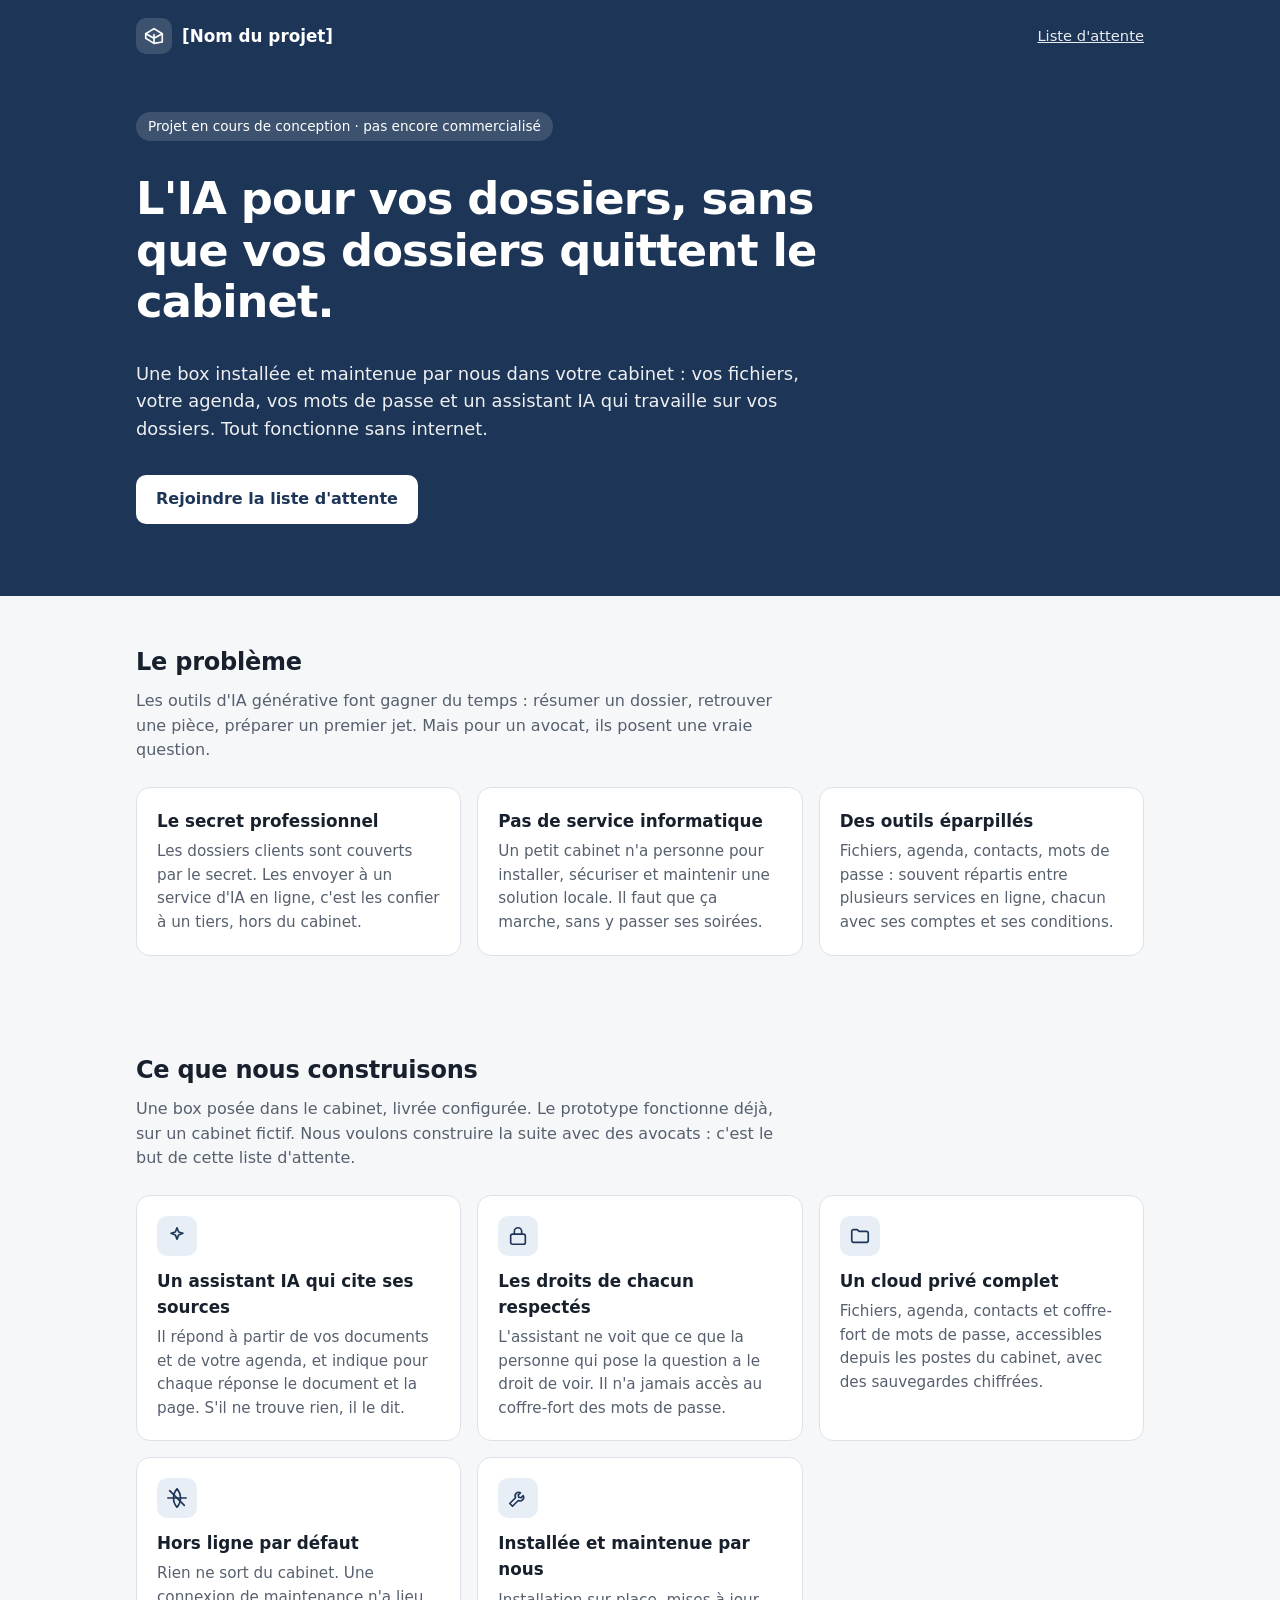
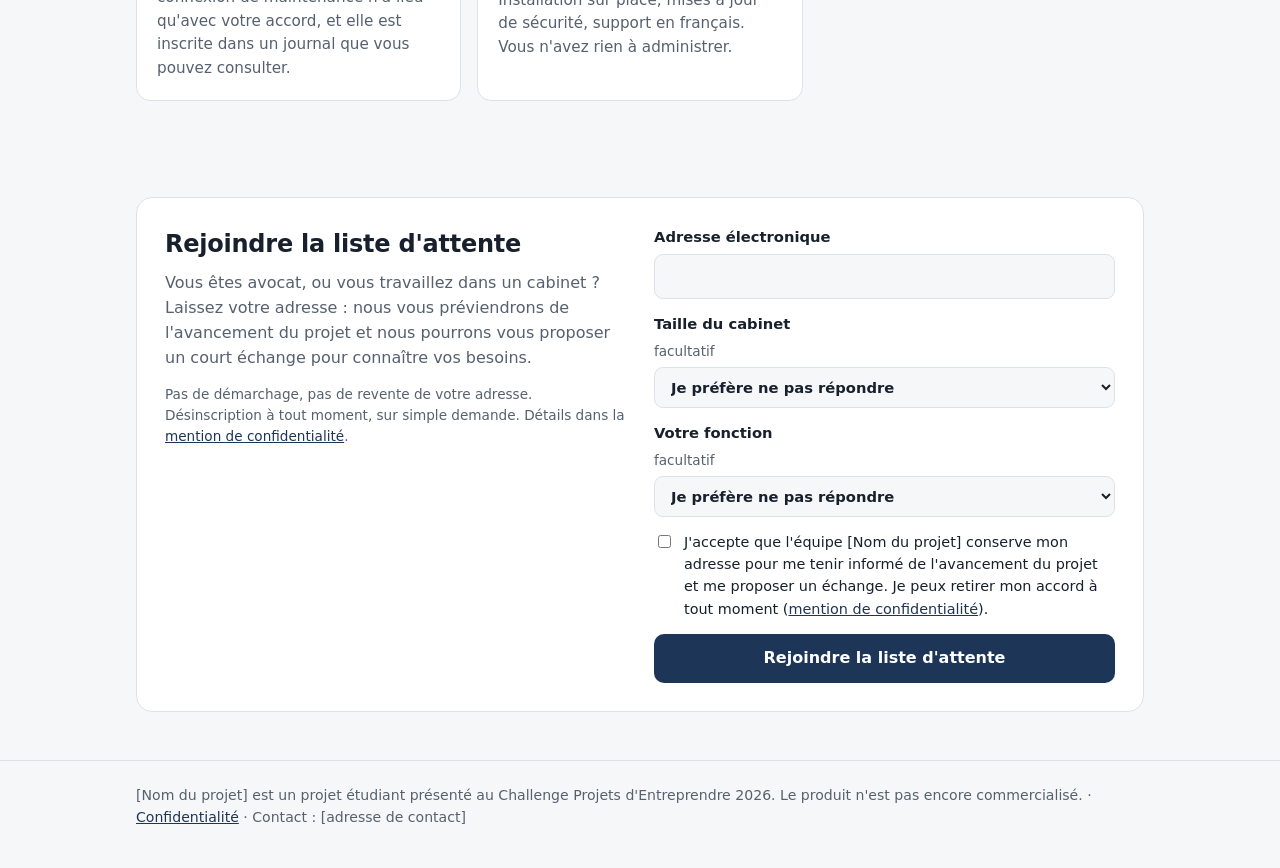
==== prototype/interface/landing/index.html @ e763a5fa "proto: tableau de bord de la box et landing page avec liste d'attente (DEV-3) Tableau de bord sur ht" ====
<!doctype html>
<html lang="fr">
<head>
<meta charset="utf-8">
<meta name="viewport" content="width=device-width, initial-scale=1">
<title>[Nom du projet] : l'IA pour les cabinets d'avocats, sans que vos dossiers quittent le cabinet</title>
<meta name="description" content="Une box installée et maintenue dans votre cabinet : cloud privé et assistant IA qui travaille sur vos dossiers sans internet. Projet étudiant, liste d'attente ouverte.">
<!-- Landing page et liste d'attente (DEV-3). Texte provisoire à valider par BIZ : voir ../README.md.
     Aucune ressource externe, aucun cookie, aucune mesure d'audience. Le formulaire fonctionne sans JavaScript. -->
<style>
:root{
  --fond:#f6f7f9;--carte:#ffffff;--texte:#17202c;--doux:#56606e;--bord:#dde2e9;
  --accent:#1d3557;--accent-doux:#e8eef6;--ok:#1e7a46;--ok-fond:#e5f4ec;--ko:#b23a48;--ko-fond:#fbe9ec;
}
@media (prefers-color-scheme:dark){:root{
  --fond:#0f141b;--carte:#18202a;--texte:#e7ebf0;--doux:#9aa5b4;--bord:#2a3441;
  --accent:#8fb3e8;--accent-doux:#1f2b3a;--ok:#5cc28a;--ok-fond:#163126;--ko:#ef8a96;--ko-fond:#3a1c22;
}}
*{box-sizing:border-box}
body{margin:0;font-family:system-ui,-apple-system,"Segoe UI",Roboto,sans-serif;background:var(--fond);color:var(--texte);line-height:1.55}
a{color:var(--accent)}
.cadre{max-width:1040px;margin:0 auto;padding:0 16px}
.haut{background:#1d3557;color:#fff}
@media (prefers-color-scheme:dark){.haut{background:#16243a}}
nav{display:flex;justify-content:space-between;align-items:center;padding:18px 0;gap:12px}
.marque{display:flex;align-items:center;gap:10px;font-weight:650;font-size:1.05rem}
.logo{width:36px;height:36px;border-radius:10px;background:rgba(255,255,255,.14);display:grid;place-items:center}
nav a.lien{color:#fff;opacity:.9;font-size:.92rem}
.accroche{padding:40px 0 72px;display:grid;gap:32px}
.accroche h1{font-size:clamp(1.8rem,4.5vw,2.8rem);line-height:1.15;margin:0;letter-spacing:-.02em;max-width:22ch}
.accroche p{font-size:1.12rem;max-width:60ch;margin:0;opacity:.92}
.bouton{display:inline-flex;align-items:center;justify-content:center;gap:8px;font:inherit;font-weight:650;padding:12px 20px;border-radius:10px;border:0;cursor:pointer;text-decoration:none;background:#fff;color:#1d3557}
.bouton.plein{background:var(--accent);color:var(--carte)}
@media (prefers-color-scheme:dark){.bouton.plein{color:#0f141b}}
.statut{justify-self:start;display:inline-block;font-size:.85rem;padding:4px 12px;border-radius:999px;background:rgba(255,255,255,.14)}
section{padding:48px 0}
h2{font-size:1.5rem;margin:0 0 8px;letter-spacing:-.01em}
.intro{color:var(--doux);margin:0 0 24px;max-width:65ch}
.grille{display:grid;gap:16px;grid-template-columns:repeat(auto-fill,minmax(min(100%,300px),1fr))}
.carte{background:var(--carte);border:1px solid var(--bord);border-radius:14px;padding:20px}
.carte h3{margin:0 0 6px;font-size:1.05rem}
.carte p{margin:0;color:var(--doux);font-size:.95rem}
.icone{width:40px;height:40px;border-radius:10px;background:var(--accent-doux);color:var(--accent);display:grid;place-items:center;margin-bottom:12px}
.liste{background:var(--carte);border:1px solid var(--bord);border-radius:16px;padding:28px;display:grid;gap:28px;grid-template-columns:repeat(auto-fit,minmax(min(100%,320px),1fr))}
form{display:grid;gap:14px}
label{display:grid;gap:5px;font-size:.92rem;font-weight:600}
label .aide{font-weight:400;color:var(--doux);font-size:.85rem}
input,select{font:inherit;padding:10px 12px;border-radius:9px;border:1px solid var(--bord);background:var(--fond);color:var(--texte);width:100%}
input:focus,select:focus{outline:2px solid var(--accent);outline-offset:1px}
.consentement{display:flex;gap:10px;align-items:flex-start;font-weight:400;font-size:.9rem}
.consentement input{width:auto;margin-top:4px;flex:none}
.piege{position:absolute;left:-10000px;width:1px;height:1px;overflow:hidden}
.message{padding:12px 14px;border-radius:10px;font-size:.95rem}
.message.ok{background:var(--ok-fond);color:var(--ok)}
.message.ko{background:var(--ko-fond);color:var(--ko)}
.petit{font-size:.85rem;color:var(--doux)}
footer{border-top:1px solid var(--bord);padding:24px 0 40px;color:var(--doux);font-size:.88rem}
[hidden]{display:none!important}
</style>
</head>
<body>
<header class="haut"><div class="cadre">
  <nav>
    <div class="marque"><div class="logo" aria-hidden="true"><svg width="22" height="22" viewBox="0 0 24 24" fill="none" stroke="#fff" stroke-width="1.8" stroke-linecap="round" stroke-linejoin="round"><path d="M3 9.5 12 4l9 5.5v9L12 20l-9-5.5z"/><path d="M12 20v-9.5M3 9.5l9 5 9-5"/></svg></div>[Nom du projet]</div>
    <a class="lien" href="#liste">Liste d'attente</a>
  </nav>
  <div class="accroche">
    <span class="statut">Projet en cours de conception · pas encore commercialisé</span>
    <h1>L'IA pour vos dossiers, sans que vos dossiers quittent le cabinet.</h1>
    <p>Une box installée et maintenue par nous dans votre cabinet : vos fichiers, votre agenda, vos mots de passe et un assistant IA qui travaille sur vos dossiers. Tout fonctionne sans internet.</p>
    <div><a class="bouton" href="#liste">Rejoindre la liste d'attente</a></div>
  </div>
</div></header>

<main class="cadre">
  <section>
    <h2>Le problème</h2>
    <p class="intro">Les outils d'IA générative font gagner du temps : résumer un dossier, retrouver une pièce, préparer un premier jet. Mais pour un avocat, ils posent une vraie question.</p>
    <div class="grille">
      <div class="carte"><h3>Le secret professionnel</h3><p>Les dossiers clients sont couverts par le secret. Les envoyer à un service d'IA en ligne, c'est les confier à un tiers, hors du cabinet.</p></div>
      <div class="carte"><h3>Pas de service informatique</h3><p>Un petit cabinet n'a personne pour installer, sécuriser et maintenir une solution locale. Il faut que ça marche, sans y passer ses soirées.</p></div>
      <div class="carte"><h3>Des outils éparpillés</h3><p>Fichiers, agenda, contacts, mots de passe : souvent répartis entre plusieurs services en ligne, chacun avec ses comptes et ses conditions.</p></div>
    </div>
  </section>

  <section>
    <h2>Ce que nous construisons</h2>
    <p class="intro">Une box posée dans le cabinet, livrée configurée. Le prototype fonctionne déjà, sur un cabinet fictif. Nous voulons construire la suite avec des avocats : c'est le but de cette liste d'attente.</p>
    <div class="grille">
      <div class="carte"><div class="icone" aria-hidden="true"><svg width="22" height="22" viewBox="0 0 24 24" fill="none" stroke="currentColor" stroke-width="1.8" stroke-linecap="round" stroke-linejoin="round"><path d="M12 3l1.8 4.7L18.5 9l-4.7 1.8L12 15.5l-1.8-4.7L5.5 9l4.7-1.3z"/></svg></div>
        <h3>Un assistant IA qui cite ses sources</h3><p>Il répond à partir de vos documents et de votre agenda, et indique pour chaque réponse le document et la page. S'il ne trouve rien, il le dit.</p></div>
      <div class="carte"><div class="icone" aria-hidden="true"><svg width="22" height="22" viewBox="0 0 24 24" fill="none" stroke="currentColor" stroke-width="1.8" stroke-linecap="round" stroke-linejoin="round"><rect x="4" y="10" width="16" height="11" rx="2"/><path d="M8 10V7a4 4 0 0 1 8 0v3"/></svg></div>
        <h3>Les droits de chacun respectés</h3><p>L'assistant ne voit que ce que la personne qui pose la question a le droit de voir. Il n'a jamais accès au coffre-fort des mots de passe.</p></div>
      <div class="carte"><div class="icone" aria-hidden="true"><svg width="22" height="22" viewBox="0 0 24 24" fill="none" stroke="currentColor" stroke-width="1.8" stroke-linecap="round" stroke-linejoin="round"><path d="M3 7a2 2 0 0 1 2-2h4l2 2h8a2 2 0 0 1 2 2v8a2 2 0 0 1-2 2H5a2 2 0 0 1-2-2z"/></svg></div>
        <h3>Un cloud privé complet</h3><p>Fichiers, agenda, contacts et coffre-fort de mots de passe, accessibles depuis les postes du cabinet, avec des sauvegardes chiffrées.</p></div>
      <div class="carte"><div class="icone" aria-hidden="true"><svg width="22" height="22" viewBox="0 0 24 24" fill="none" stroke="currentColor" stroke-width="1.8" stroke-linecap="round" stroke-linejoin="round"><path d="M2 12h20M12 2a15 15 0 0 1 0 20M12 2a15 15 0 0 0 0 20"/><path d="M4 4l16 16"/></svg></div>
        <h3>Hors ligne par défaut</h3><p>Rien ne sort du cabinet. Une connexion de maintenance n'a lieu qu'avec votre accord, et elle est inscrite dans un journal que vous pouvez consulter.</p></div>
      <div class="carte"><div class="icone" aria-hidden="true"><svg width="22" height="22" viewBox="0 0 24 24" fill="none" stroke="currentColor" stroke-width="1.8" stroke-linecap="round" stroke-linejoin="round"><path d="M14.7 6.3a4 4 0 0 0-5.4 5.4L3 18l3 3 6.3-6.3a4 4 0 0 0 5.4-5.4l-2.5 2.5-2.4-.6-.6-2.4z"/></svg></div>
        <h3>Installée et maintenue par nous</h3><p>Installation sur place, mises à jour de sécurité, support en français. Vous n'avez rien à administrer.</p></div>
    </div>
  </section>

  <section id="liste">
    <div class="liste">
      <div>
        <h2>Rejoindre la liste d'attente</h2>
        <p class="intro" style="margin-bottom:12px">Vous êtes avocat, ou vous travaillez dans un cabinet ? Laissez votre adresse : nous vous préviendrons de l'avancement du projet et nous pourrons vous proposer un court échange pour connaître vos besoins.</p>
        <p class="petit">Pas de démarchage, pas de revente de votre adresse. Désinscription à tout moment, sur simple demande. Détails dans la <a href="confidentialite.html">mention de confidentialité</a>.</p>
      </div>
      <div>
        <div class="message ok" id="merci" hidden role="status">Merci, votre inscription est bien enregistrée. Nous vous écrirons seulement pour vous tenir au courant du projet.</div>
        <div class="message ko" id="erreur" hidden role="alert"></div>
        <form method="post" action="inscription" id="formulaire">
          <label>Adresse électronique<input type="email" name="courriel" required maxlength="200" autocomplete="email"></label>
          <label>Taille du cabinet <span class="aide">facultatif</span>
            <select name="taille">
              <option value="">Je préfère ne pas répondre</option>
              <option>1 avocat</option><option>2 à 4 avocats</option><option>5 à 10 avocats</option><option>Plus de 10 avocats</option>
            </select></label>
          <label>Votre fonction <span class="aide">facultatif</span>
            <select name="fonction">
              <option value="">Je préfère ne pas répondre</option>
              <option>Avocat associé ou fondateur</option><option>Avocat collaborateur</option><option>Assistant ou secrétaire juridique</option><option>Autre</option>
            </select></label>
          <div class="piege" aria-hidden="true"><label>Ne pas remplir<input name="site" tabindex="-1" autocomplete="off"></label></div>
          <label class="consentement"><input type="checkbox" name="consentement" value="oui" required>
            <span>J'accepte que l'équipe [Nom du projet] conserve mon adresse pour me tenir informé de l'avancement du projet et me proposer un échange. Je peux retirer mon accord à tout moment (<a href="confidentialite.html">mention de confidentialité</a>).</span></label>
          <button class="bouton plein" type="submit">Rejoindre la liste d'attente</button>
        </form>
      </div>
    </div>
  </section>
</main>

<footer><div class="cadre">
  [Nom du projet] est un projet étudiant présenté au Challenge Projets d'Entreprendre 2026. Le produit n'est pas encore commercialisé.
  · <a href="confidentialite.html">Confidentialité</a> · Contact : [adresse de contact]
</div></footer>

<script>
// Message après l'envoi du formulaire (le serveur redirige vers ?inscription=ok ou ?erreur=...).
const parametres = new URLSearchParams(location.search);
const erreurs = {
  courriel: "Cette adresse électronique ne semble pas valide.",
  consentement: "Merci de cocher la case d'accord pour être inscrit.",
  trop: "Trop d'essais depuis ce poste. Réessayez dans une heure.",
  serveur: "L'inscription n'a pas pu être enregistrée. Réessayez plus tard.",
};
if (parametres.get("inscription") === "ok") {
  document.getElementById("merci").hidden = false;
  document.getElementById("formulaire").hidden = true;
} else if (erreurs[parametres.get("erreur")]) {
  const zone = document.getElementById("erreur");
  zone.textContent = erreurs[parametres.get("erreur")];
  zone.hidden = false;
}
if (parametres.has("inscription") || parametres.has("erreur")) document.getElementById("liste").scrollIntoView();
</script>
</body>
</html>
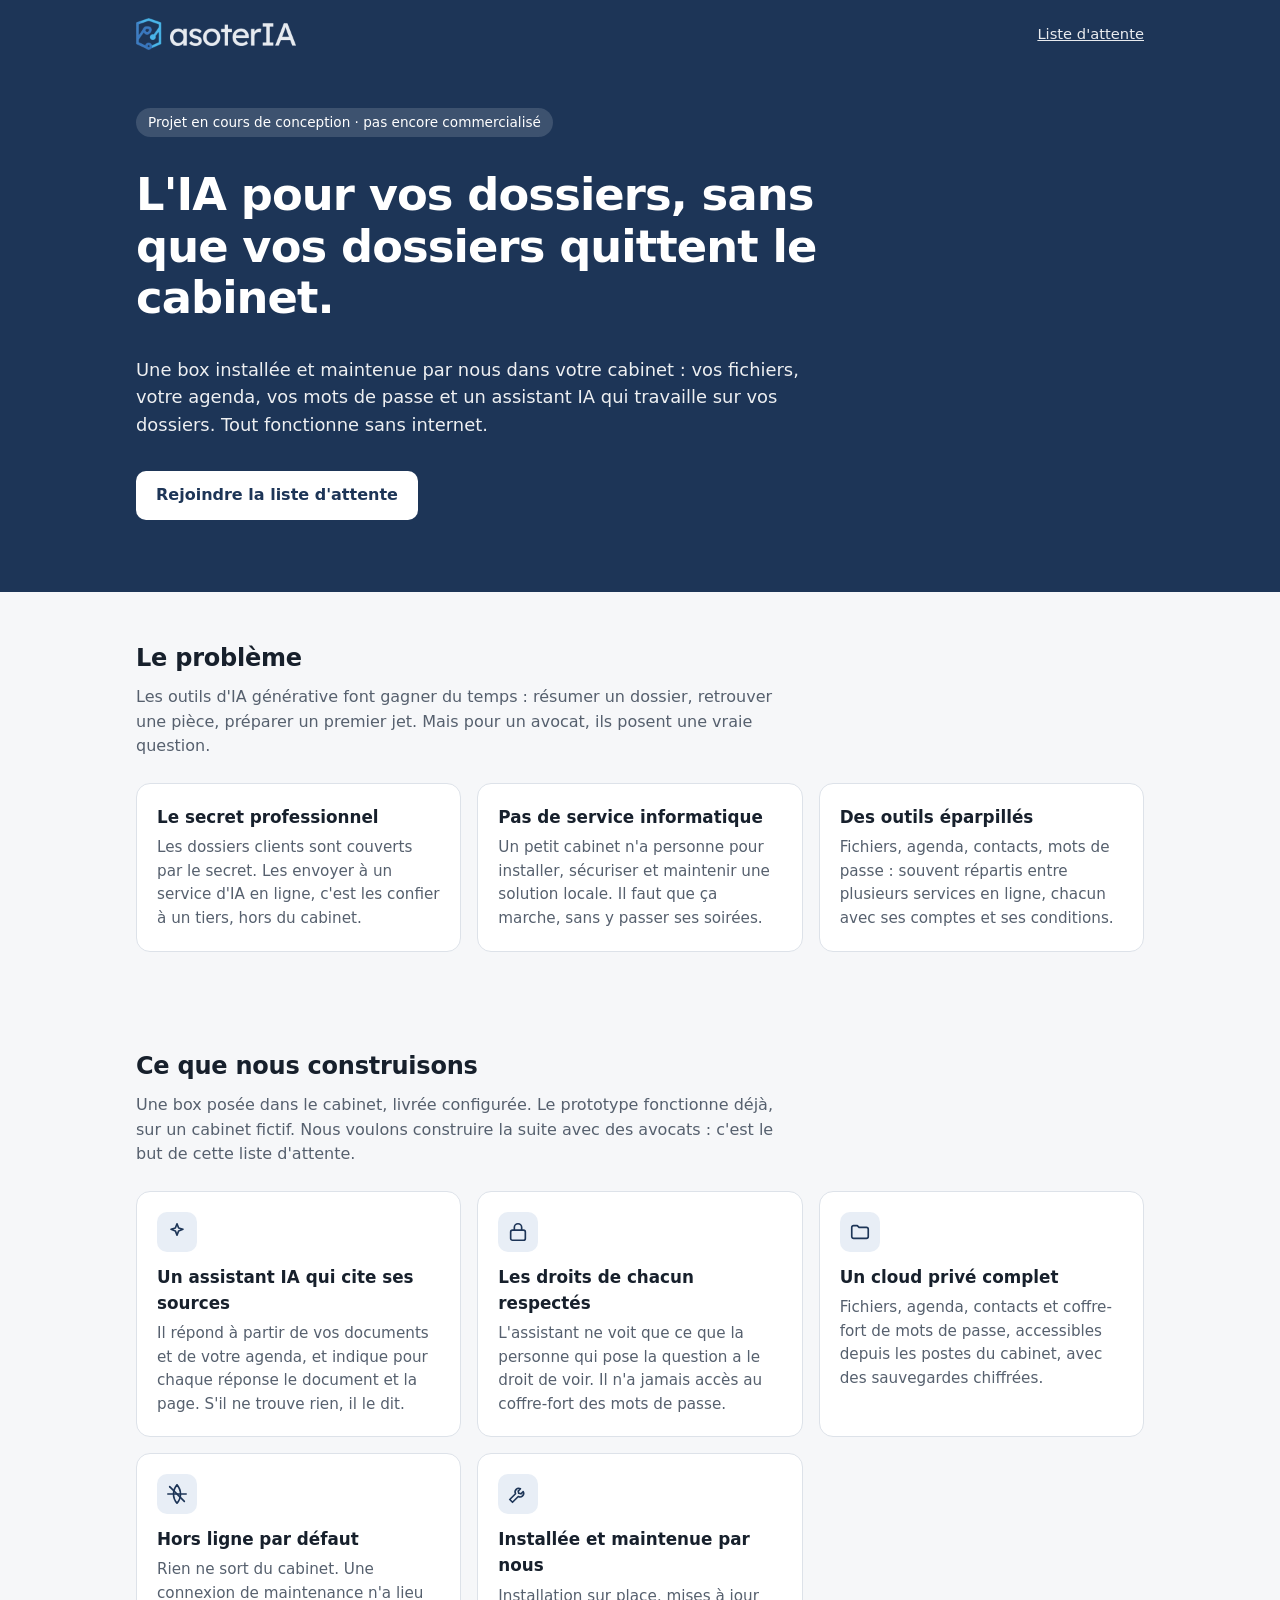
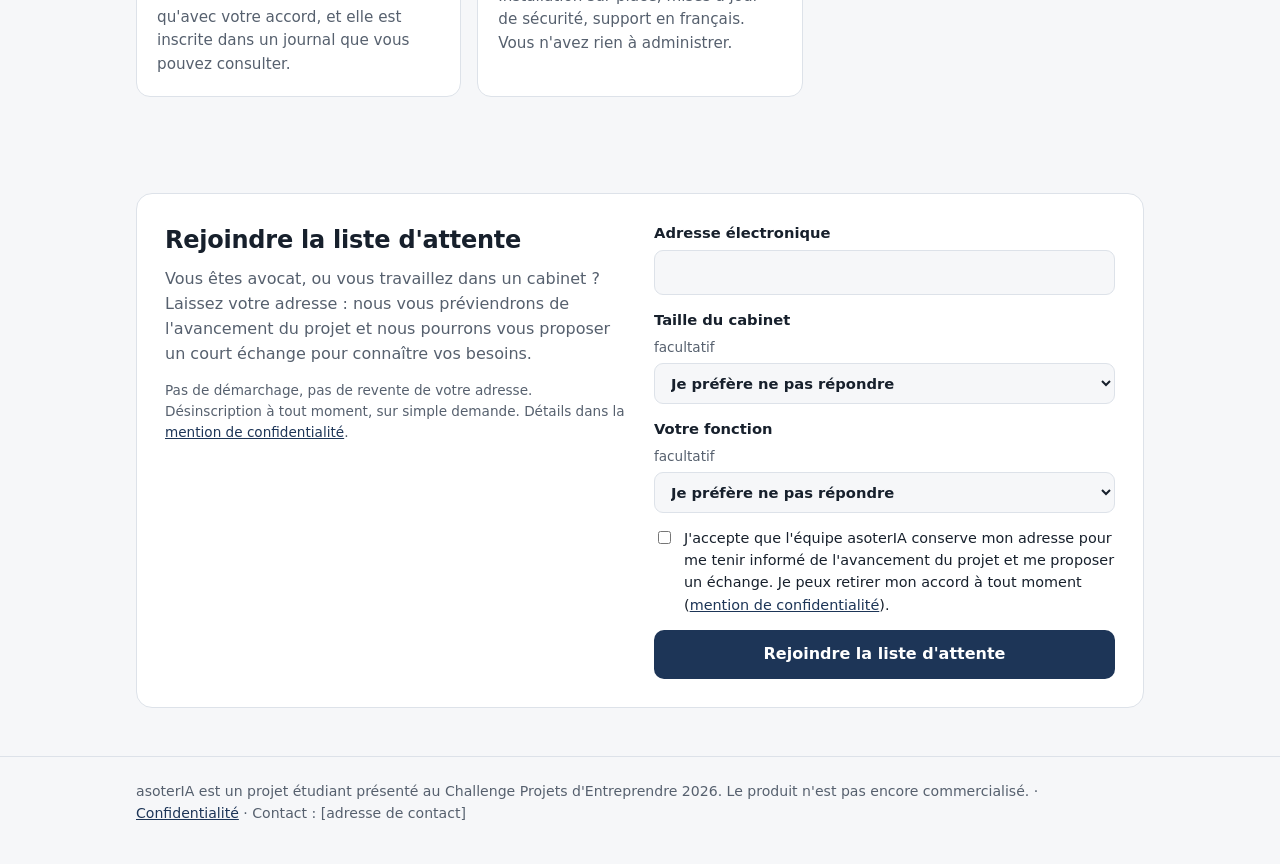
==== commit 72e7bc73: "proto: fusion de main dans dev4-securite Conflits résolus : le portail provisoire est remplacé par l" ====
--- a/prototype/interface/landing/index.html
+++ b/prototype/interface/landing/index.html
@@ -3,7 +3,8 @@
 <head>
 <meta charset="utf-8">
 <meta name="viewport" content="width=device-width, initial-scale=1">
-<title>[Nom du projet] : l'IA pour les cabinets d'avocats, sans que vos dossiers quittent le cabinet</title>
+<title>asoterIA : l'IA pour les cabinets d'avocats, sans que vos dossiers quittent le cabinet</title>
+<link rel="icon" type="image/png" href="[data-uri]">
 <meta name="description" content="Une box installée et maintenue dans votre cabinet : cloud privé et assistant IA qui travaille sur vos dossiers sans internet. Projet étudiant, liste d'attente ouverte.">
 <!-- Landing page et liste d'attente (DEV-3). Texte provisoire à valider par BIZ : voir ../README.md.
      Aucune ressource externe, aucun cookie, aucune mesure d'audience. Le formulaire fonctionne sans JavaScript. -->
@@ -24,7 +25,7 @@
 @media (prefers-color-scheme:dark){.haut{background:#16243a}}
 nav{display:flex;justify-content:space-between;align-items:center;padding:18px 0;gap:12px}
 .marque{display:flex;align-items:center;gap:10px;font-weight:650;font-size:1.05rem}
-.logo{width:36px;height:36px;border-radius:10px;background:rgba(255,255,255,.14);display:grid;place-items:center}
+.logo{display:block;height:32px;width:auto}
 nav a.lien{color:#fff;opacity:.9;font-size:.92rem}
 .accroche{padding:40px 0 72px;display:grid;gap:32px}
 .accroche h1{font-size:clamp(1.8rem,4.5vw,2.8rem);line-height:1.15;margin:0;letter-spacing:-.02em;max-width:22ch}
@@ -61,7 +62,7 @@
 <body>
 <header class="haut"><div class="cadre">
   <nav>
-    <div class="marque"><div class="logo" aria-hidden="true"><svg width="22" height="22" viewBox="0 0 24 24" fill="none" stroke="#fff" stroke-width="1.8" stroke-linecap="round" stroke-linejoin="round"><path d="M3 9.5 12 4l9 5.5v9L12 20l-9-5.5z"/><path d="M12 20v-9.5M3 9.5l9 5 9-5"/></svg></div>[Nom du projet]</div>
+    <div class="marque"><img class="logo" src="[data-uri]" alt="asoterIA" width="160" height="32"></div>
     <a class="lien" href="#liste">Liste d'attente</a>
   </nav>
   <div class="accroche">
@@ -124,7 +125,7 @@
             </select></label>
           <div class="piege" aria-hidden="true"><label>Ne pas remplir<input name="site" tabindex="-1" autocomplete="off"></label></div>
           <label class="consentement"><input type="checkbox" name="consentement" value="oui" required>
-            <span>J'accepte que l'équipe [Nom du projet] conserve mon adresse pour me tenir informé de l'avancement du projet et me proposer un échange. Je peux retirer mon accord à tout moment (<a href="confidentialite.html">mention de confidentialité</a>).</span></label>
+            <span>J'accepte que l'équipe asoterIA conserve mon adresse pour me tenir informé de l'avancement du projet et me proposer un échange. Je peux retirer mon accord à tout moment (<a href="confidentialite.html">mention de confidentialité</a>).</span></label>
           <button class="bouton plein" type="submit">Rejoindre la liste d'attente</button>
         </form>
       </div>
@@ -133,7 +134,7 @@
 </main>
 
 <footer><div class="cadre">
-  [Nom du projet] est un projet étudiant présenté au Challenge Projets d'Entreprendre 2026. Le produit n'est pas encore commercialisé.
+  asoterIA est un projet étudiant présenté au Challenge Projets d'Entreprendre 2026. Le produit n'est pas encore commercialisé.
   · <a href="confidentialite.html">Confidentialité</a> · Contact : [adresse de contact]
 </div></footer>
 
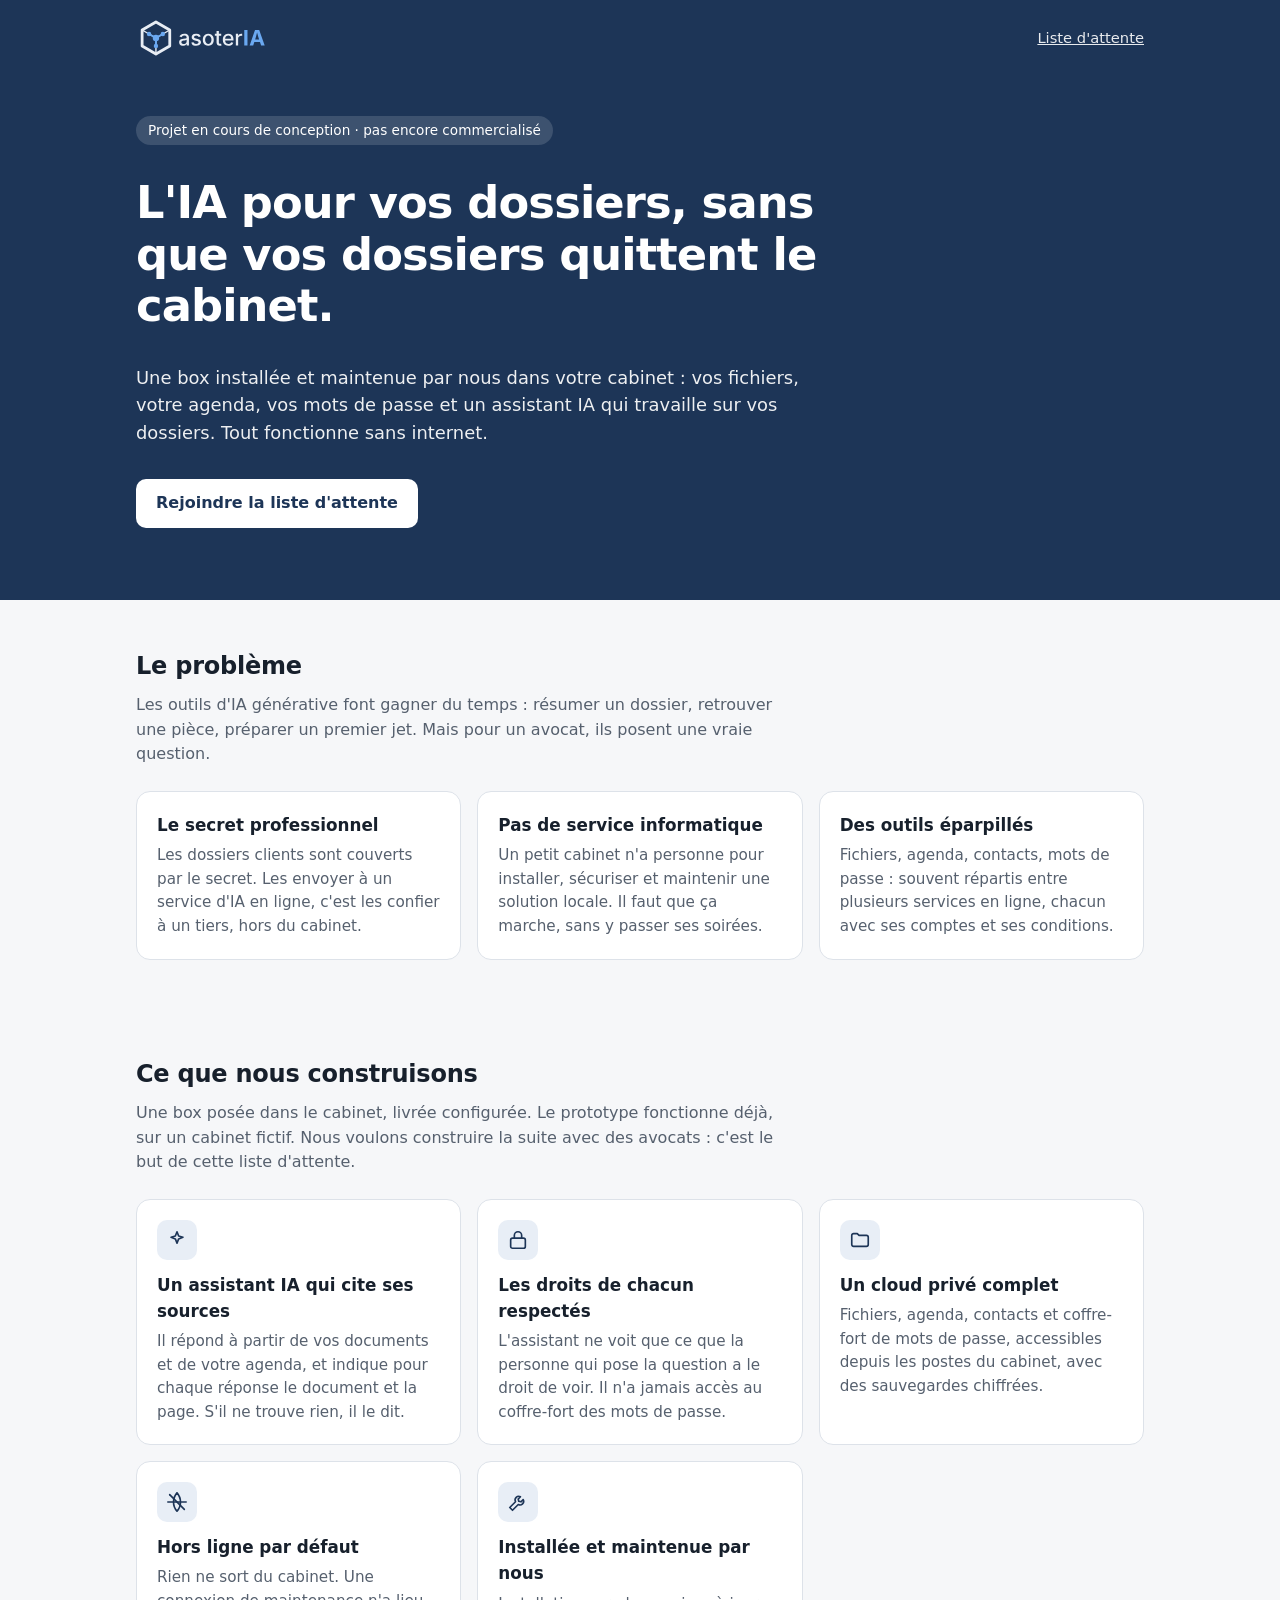
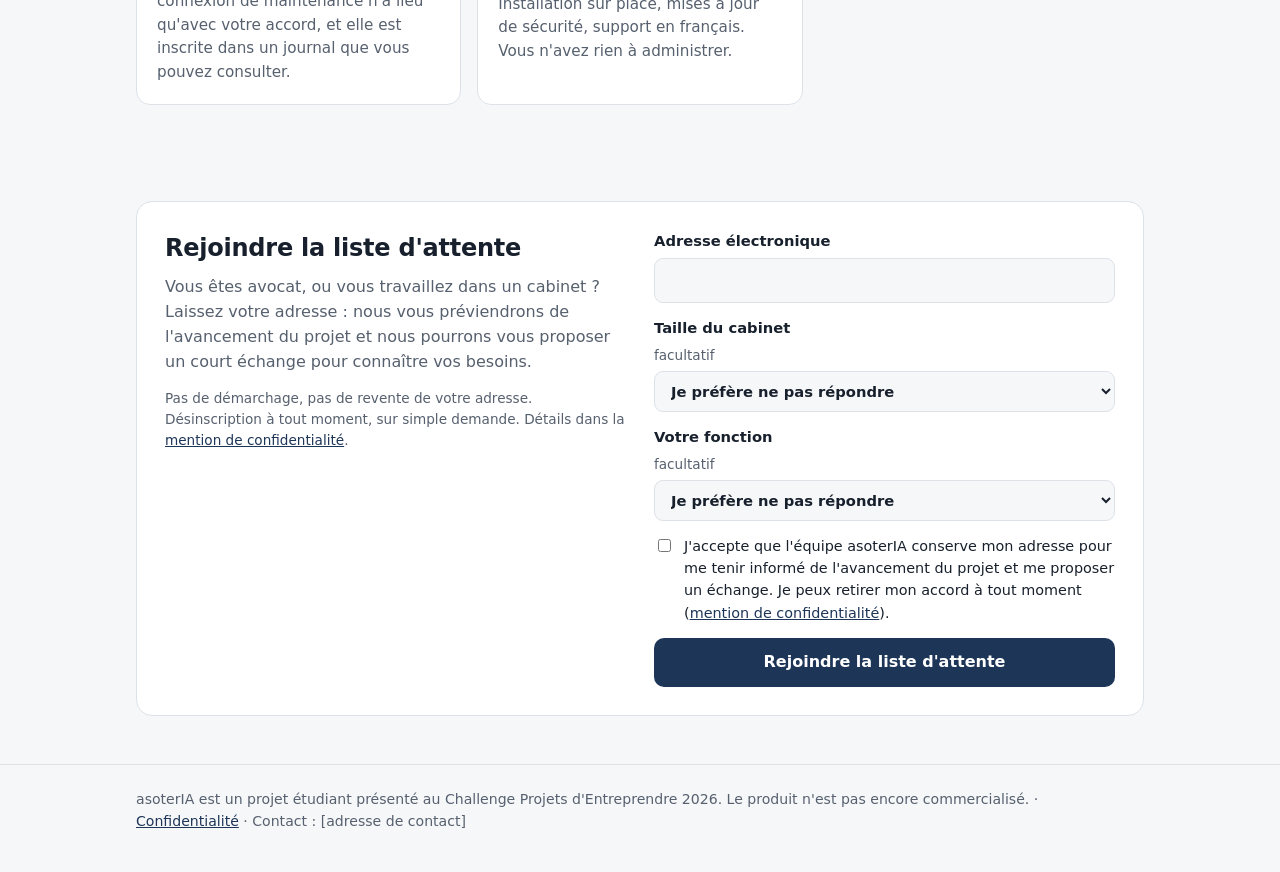
==== commit e348acd4: "livrables: nouveau logo asoterIA dessiné en SVG (une box avec l'IA à l'intérieur) Un cube vu de troi" ====
--- a/prototype/interface/landing/index.html
+++ b/prototype/interface/landing/index.html
@@ -4,7 +4,7 @@
 <meta charset="utf-8">
 <meta name="viewport" content="width=device-width, initial-scale=1">
 <title>asoterIA : l'IA pour les cabinets d'avocats, sans que vos dossiers quittent le cabinet</title>
-<link rel="icon" type="image/png" href="[data-uri]">
+<link rel="icon" type="image/svg+xml" href="[data-uri]">
 <meta name="description" content="Une box installée et maintenue dans votre cabinet : cloud privé et assistant IA qui travaille sur vos dossiers sans internet. Projet étudiant, liste d'attente ouverte.">
 <!-- Landing page et liste d'attente (DEV-3). Texte provisoire à valider par BIZ : voir ../README.md.
      Aucune ressource externe, aucun cookie, aucune mesure d'audience. Le formulaire fonctionne sans JavaScript. -->
@@ -25,7 +25,7 @@
 @media (prefers-color-scheme:dark){.haut{background:#16243a}}
 nav{display:flex;justify-content:space-between;align-items:center;padding:18px 0;gap:12px}
 .marque{display:flex;align-items:center;gap:10px;font-weight:650;font-size:1.05rem}
-.logo{display:block;height:32px;width:auto}
+.logo{display:block;height:40px;width:auto}
 nav a.lien{color:#fff;opacity:.9;font-size:.92rem}
 .accroche{padding:40px 0 72px;display:grid;gap:32px}
 .accroche h1{font-size:clamp(1.8rem,4.5vw,2.8rem);line-height:1.15;margin:0;letter-spacing:-.02em;max-width:22ch}
@@ -62,7 +62,7 @@
 <body>
 <header class="haut"><div class="cadre">
   <nav>
-    <div class="marque"><img class="logo" src="[data-uri]" alt="asoterIA" width="160" height="32"></div>
+    <div class="marque"><img class="logo" src="[data-uri]" alt="asoterIA" width="132" height="40"></div>
     <a class="lien" href="#liste">Liste d'attente</a>
   </nav>
   <div class="accroche">
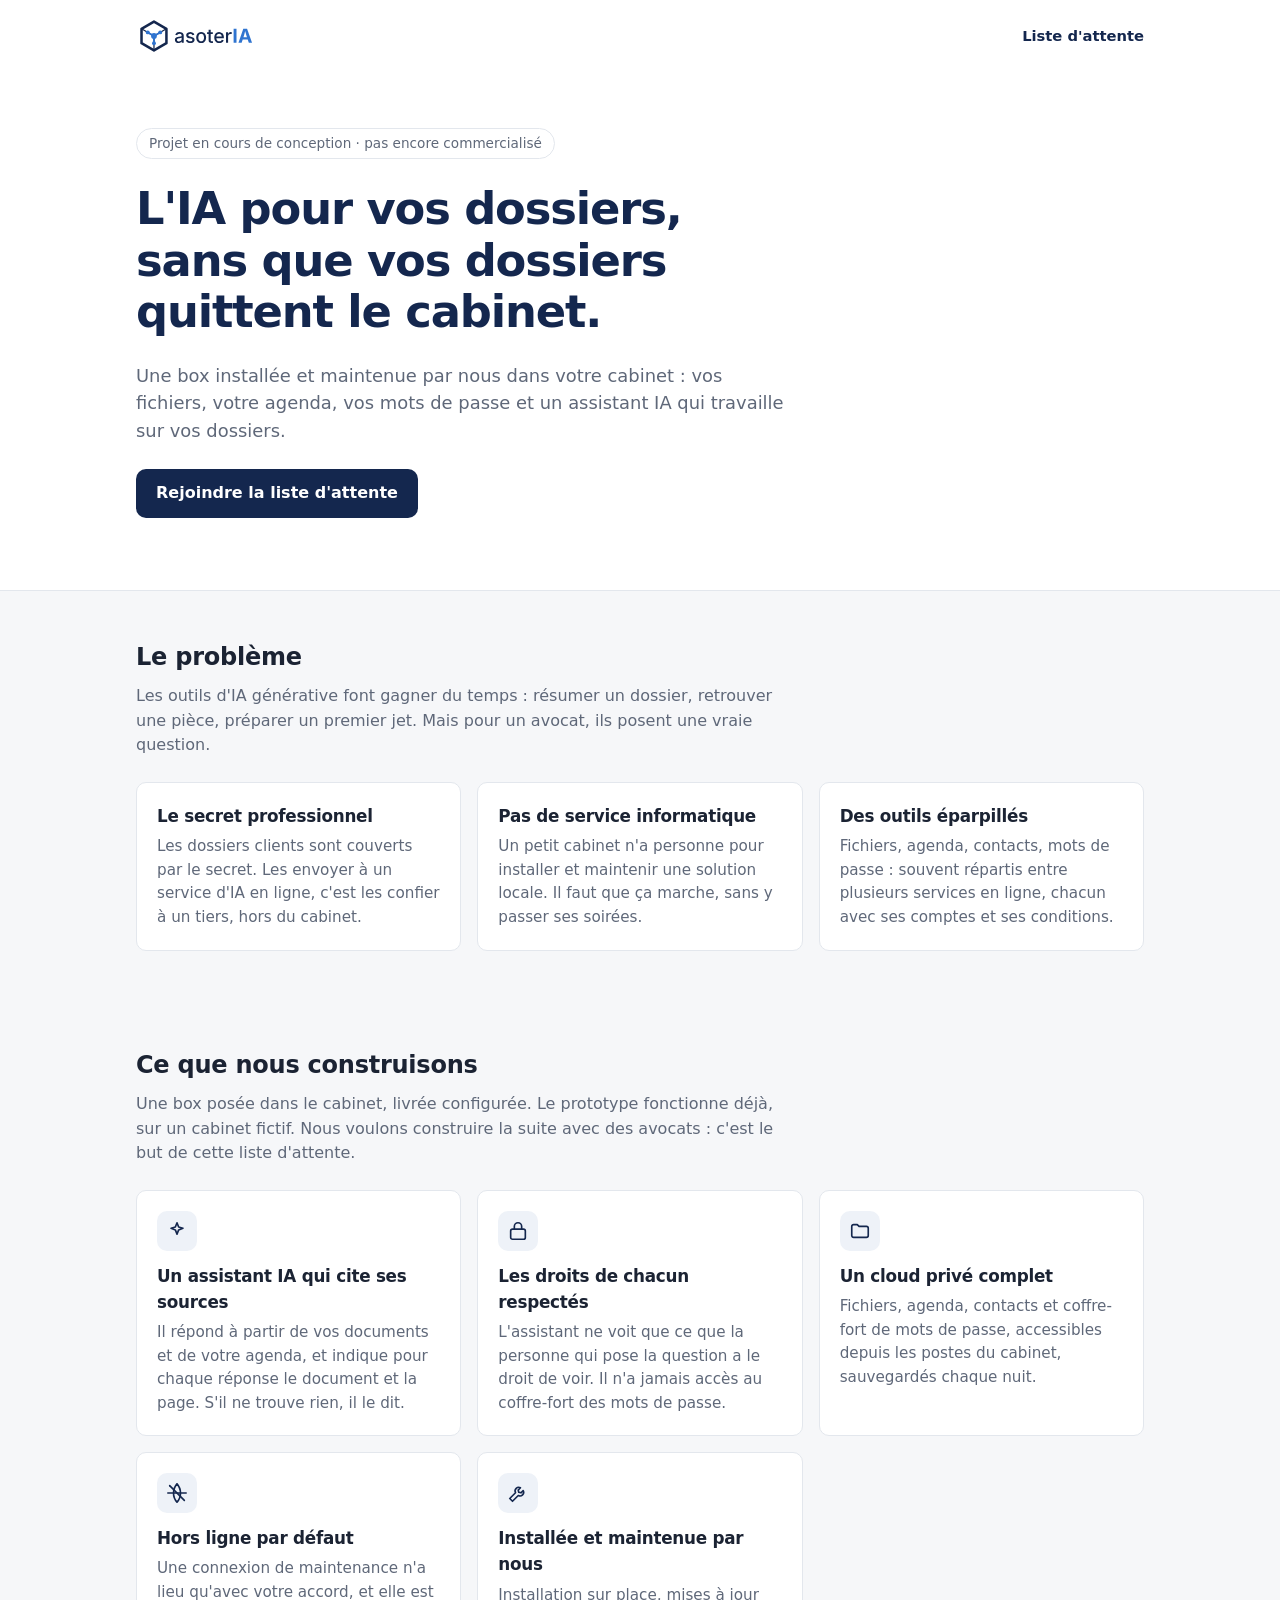
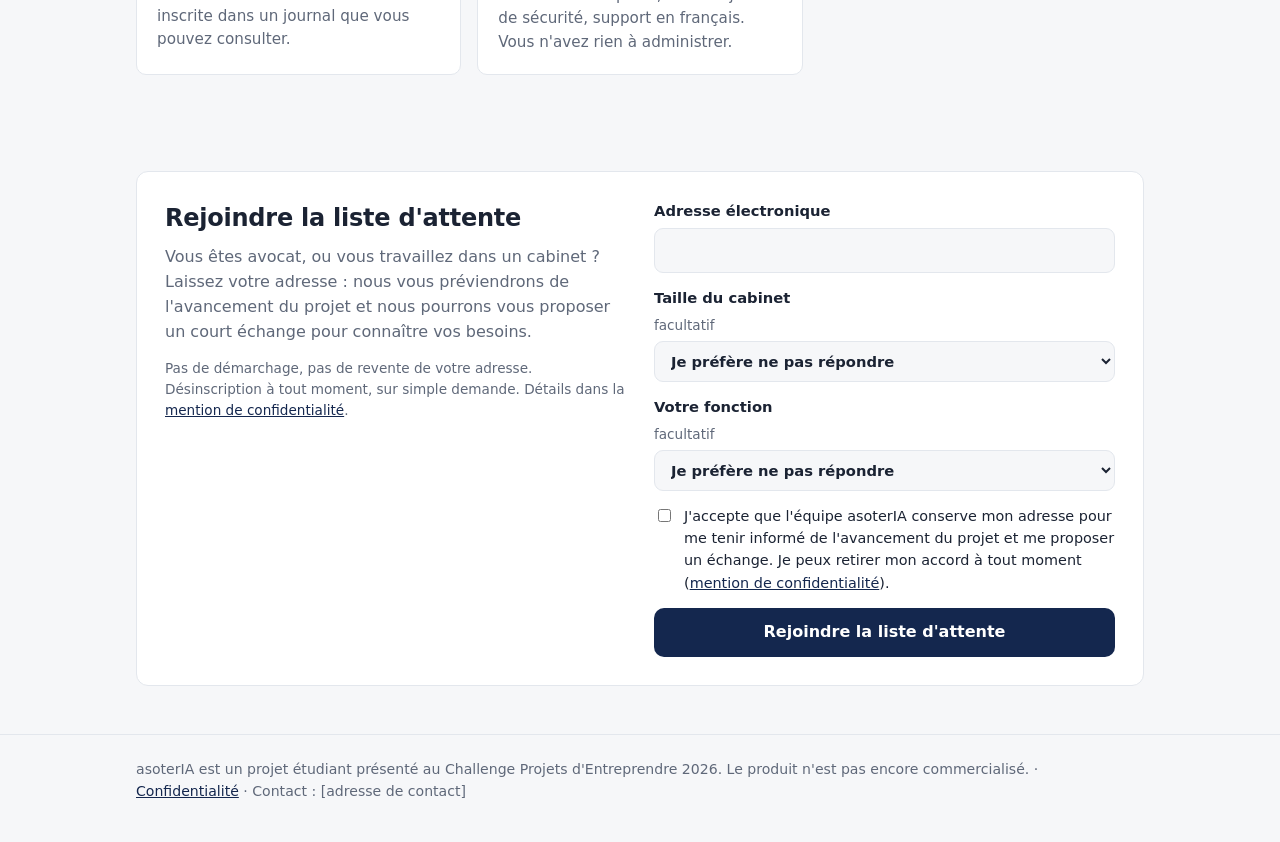
==== commit 95b23134: "docs: direction artistique asoterIA appliquée à toutes les pages Couleurs tirées du logo (marine et " ====
--- a/prototype/interface/landing/index.html
+++ b/prototype/interface/landing/index.html
@@ -9,45 +9,38 @@
 <!-- Landing page et liste d'attente (DEV-3). Texte provisoire à valider par BIZ : voir ../README.md.
      Aucune ressource externe, aucun cookie, aucune mesure d'audience. Le formulaire fonctionne sans JavaScript. -->
 <style>
-:root{
-  --fond:#f6f7f9;--carte:#ffffff;--texte:#17202c;--doux:#56606e;--bord:#dde2e9;
-  --accent:#1d3557;--accent-doux:#e8eef6;--ok:#1e7a46;--ok-fond:#e5f4ec;--ko:#b23a48;--ko-fond:#fbe9ec;
-}
-@media (prefers-color-scheme:dark){:root{
-  --fond:#0f141b;--carte:#18202a;--texte:#e7ebf0;--doux:#9aa5b4;--bord:#2a3441;
-  --accent:#8fb3e8;--accent-doux:#1f2b3a;--ok:#5cc28a;--ok-fond:#163126;--ko:#ef8a96;--ko-fond:#3a1c22;
-}}
+:root{--fond:#f6f7f9;--carte:#ffffff;--texte:#1b2333;--doux:#5f6879;--bord:#e3e7ed;--accent:#14274e;--accent-doux:#eef2f8;--bleu:#2f74d0;--sur-accent:#ffffff;--ok:#2e7d57;--ok-fond:#e8f3ed;--ko:#b0414e;--ko-fond:#f8e9eb;--attente:#9a6b12;--attente-fond:#f7efdc;--att:var(--attente);--att-fond:var(--attente-fond);--attention:var(--attente);--bulle:var(--accent-doux);--cite:#edf3fc;--ombre:none;--police:Inter,"Adwaita Sans",system-ui,-apple-system,"Segoe UI",Roboto,sans-serif}
+@media (prefers-color-scheme:dark){:root{--fond:#0c1220;--carte:#131b2b;--texte:#e8edf4;--doux:#9aa5b8;--bord:#243048;--accent:#c9d8f0;--accent-doux:#1a2438;--bleu:#6aa8f0;--sur-accent:#0c1220;--ok:#6cc59a;--ok-fond:#14291f;--ko:#ee909b;--ko-fond:#33191e;--attente:#e0b552;--attente-fond:#2e2716;--cite:#172540;color-scheme:dark}}
+h1,h2,h3{letter-spacing:-.015em;font-weight:600}
 *{box-sizing:border-box}
-body{margin:0;font-family:system-ui,-apple-system,"Segoe UI",Roboto,sans-serif;background:var(--fond);color:var(--texte);line-height:1.55}
+body{margin:0;font-family:var(--police);background:var(--fond);color:var(--texte);line-height:1.55}
 a{color:var(--accent)}
 .cadre{max-width:1040px;margin:0 auto;padding:0 16px}
-.haut{background:#1d3557;color:#fff}
-@media (prefers-color-scheme:dark){.haut{background:#16243a}}
+.haut{background:var(--carte);border-bottom:1px solid var(--bord)}
 nav{display:flex;justify-content:space-between;align-items:center;padding:18px 0;gap:12px}
 .marque{display:flex;align-items:center;gap:10px;font-weight:650;font-size:1.05rem}
-.logo{display:block;height:40px;width:auto}
-nav a.lien{color:#fff;opacity:.9;font-size:.92rem}
-.accroche{padding:40px 0 72px;display:grid;gap:32px}
-.accroche h1{font-size:clamp(1.8rem,4.5vw,2.8rem);line-height:1.15;margin:0;letter-spacing:-.02em;max-width:22ch}
-.accroche p{font-size:1.12rem;max-width:60ch;margin:0;opacity:.92}
-.bouton{display:inline-flex;align-items:center;justify-content:center;gap:8px;font:inherit;font-weight:650;padding:12px 20px;border-radius:10px;border:0;cursor:pointer;text-decoration:none;background:#fff;color:#1d3557}
-.bouton.plein{background:var(--accent);color:var(--carte)}
-@media (prefers-color-scheme:dark){.bouton.plein{color:#0f141b}}
-.statut{justify-self:start;display:inline-block;font-size:.85rem;padding:4px 12px;border-radius:999px;background:rgba(255,255,255,.14)}
+.logo{display:block;height:36px;width:auto}
+nav a.lien{color:var(--accent);font-size:.92rem;font-weight:600;text-decoration:none}
+.accroche{padding:56px 0 72px;display:grid;gap:24px}
+.accroche h1{font-size:clamp(1.8rem,4.5vw,2.8rem);line-height:1.15;margin:0;letter-spacing:-.025em;max-width:20ch;color:var(--accent)}
+.accroche p{font-size:1.12rem;max-width:58ch;margin:0;color:var(--doux)}
+.bouton{display:inline-flex;align-items:center;justify-content:center;gap:8px;font:inherit;font-weight:650;padding:12px 20px;border-radius:10px;border:0;cursor:pointer;text-decoration:none;background:var(--accent);color:var(--sur-accent)}
+.bouton.plein{background:var(--accent);color:var(--sur-accent)}
+.statut{justify-self:start;display:inline-block;font-size:.85rem;padding:4px 12px;border-radius:999px;border:1px solid var(--bord);color:var(--doux)}
 section{padding:48px 0}
 h2{font-size:1.5rem;margin:0 0 8px;letter-spacing:-.01em}
 .intro{color:var(--doux);margin:0 0 24px;max-width:65ch}
 .grille{display:grid;gap:16px;grid-template-columns:repeat(auto-fill,minmax(min(100%,300px),1fr))}
-.carte{background:var(--carte);border:1px solid var(--bord);border-radius:14px;padding:20px}
+.carte{background:var(--carte);border:1px solid var(--bord);border-radius:10px;padding:20px}
 .carte h3{margin:0 0 6px;font-size:1.05rem}
 .carte p{margin:0;color:var(--doux);font-size:.95rem}
 .icone{width:40px;height:40px;border-radius:10px;background:var(--accent-doux);color:var(--accent);display:grid;place-items:center;margin-bottom:12px}
-.liste{background:var(--carte);border:1px solid var(--bord);border-radius:16px;padding:28px;display:grid;gap:28px;grid-template-columns:repeat(auto-fit,minmax(min(100%,320px),1fr))}
+.liste{background:var(--carte);border:1px solid var(--bord);border-radius:12px;padding:28px;display:grid;gap:28px;grid-template-columns:repeat(auto-fit,minmax(min(100%,320px),1fr))}
 form{display:grid;gap:14px}
 label{display:grid;gap:5px;font-size:.92rem;font-weight:600}
 label .aide{font-weight:400;color:var(--doux);font-size:.85rem}
 input,select{font:inherit;padding:10px 12px;border-radius:9px;border:1px solid var(--bord);background:var(--fond);color:var(--texte);width:100%}
-input:focus,select:focus{outline:2px solid var(--accent);outline-offset:1px}
+input:focus,select:focus{outline:2px solid var(--bleu);outline-offset:1px}
 .consentement{display:flex;gap:10px;align-items:flex-start;font-weight:400;font-size:.9rem}
 .consentement input{width:auto;margin-top:4px;flex:none}
 .piege{position:absolute;left:-10000px;width:1px;height:1px;overflow:hidden}
@@ -62,13 +55,13 @@
 <body>
 <header class="haut"><div class="cadre">
   <nav>
-    <div class="marque"><img class="logo" src="[data-uri]" alt="asoterIA" width="132" height="40"></div>
+    <div class="marque"><picture><source srcset="[data-uri]" media="(prefers-color-scheme: dark)"><img class="logo" src="[data-uri]" alt="asoterIA" width="119" height="36"></picture></div>
     <a class="lien" href="#liste">Liste d'attente</a>
   </nav>
   <div class="accroche">
     <span class="statut">Projet en cours de conception · pas encore commercialisé</span>
     <h1>L'IA pour vos dossiers, sans que vos dossiers quittent le cabinet.</h1>
-    <p>Une box installée et maintenue par nous dans votre cabinet : vos fichiers, votre agenda, vos mots de passe et un assistant IA qui travaille sur vos dossiers. Tout fonctionne sans internet.</p>
+    <p>Une box installée et maintenue par nous dans votre cabinet : vos fichiers, votre agenda, vos mots de passe et un assistant IA qui travaille sur vos dossiers.</p>
     <div><a class="bouton" href="#liste">Rejoindre la liste d'attente</a></div>
   </div>
 </div></header>
@@ -79,7 +72,7 @@
     <p class="intro">Les outils d'IA générative font gagner du temps : résumer un dossier, retrouver une pièce, préparer un premier jet. Mais pour un avocat, ils posent une vraie question.</p>
     <div class="grille">
       <div class="carte"><h3>Le secret professionnel</h3><p>Les dossiers clients sont couverts par le secret. Les envoyer à un service d'IA en ligne, c'est les confier à un tiers, hors du cabinet.</p></div>
-      <div class="carte"><h3>Pas de service informatique</h3><p>Un petit cabinet n'a personne pour installer, sécuriser et maintenir une solution locale. Il faut que ça marche, sans y passer ses soirées.</p></div>
+      <div class="carte"><h3>Pas de service informatique</h3><p>Un petit cabinet n'a personne pour installer et maintenir une solution locale. Il faut que ça marche, sans y passer ses soirées.</p></div>
       <div class="carte"><h3>Des outils éparpillés</h3><p>Fichiers, agenda, contacts, mots de passe : souvent répartis entre plusieurs services en ligne, chacun avec ses comptes et ses conditions.</p></div>
     </div>
   </section>
@@ -93,9 +86,9 @@
       <div class="carte"><div class="icone" aria-hidden="true"><svg width="22" height="22" viewBox="0 0 24 24" fill="none" stroke="currentColor" stroke-width="1.8" stroke-linecap="round" stroke-linejoin="round"><rect x="4" y="10" width="16" height="11" rx="2"/><path d="M8 10V7a4 4 0 0 1 8 0v3"/></svg></div>
         <h3>Les droits de chacun respectés</h3><p>L'assistant ne voit que ce que la personne qui pose la question a le droit de voir. Il n'a jamais accès au coffre-fort des mots de passe.</p></div>
       <div class="carte"><div class="icone" aria-hidden="true"><svg width="22" height="22" viewBox="0 0 24 24" fill="none" stroke="currentColor" stroke-width="1.8" stroke-linecap="round" stroke-linejoin="round"><path d="M3 7a2 2 0 0 1 2-2h4l2 2h8a2 2 0 0 1 2 2v8a2 2 0 0 1-2 2H5a2 2 0 0 1-2-2z"/></svg></div>
-        <h3>Un cloud privé complet</h3><p>Fichiers, agenda, contacts et coffre-fort de mots de passe, accessibles depuis les postes du cabinet, avec des sauvegardes chiffrées.</p></div>
+        <h3>Un cloud privé complet</h3><p>Fichiers, agenda, contacts et coffre-fort de mots de passe, accessibles depuis les postes du cabinet, sauvegardés chaque nuit.</p></div>
       <div class="carte"><div class="icone" aria-hidden="true"><svg width="22" height="22" viewBox="0 0 24 24" fill="none" stroke="currentColor" stroke-width="1.8" stroke-linecap="round" stroke-linejoin="round"><path d="M2 12h20M12 2a15 15 0 0 1 0 20M12 2a15 15 0 0 0 0 20"/><path d="M4 4l16 16"/></svg></div>
-        <h3>Hors ligne par défaut</h3><p>Rien ne sort du cabinet. Une connexion de maintenance n'a lieu qu'avec votre accord, et elle est inscrite dans un journal que vous pouvez consulter.</p></div>
+        <h3>Hors ligne par défaut</h3><p>Une connexion de maintenance n'a lieu qu'avec votre accord, et elle est inscrite dans un journal que vous pouvez consulter.</p></div>
       <div class="carte"><div class="icone" aria-hidden="true"><svg width="22" height="22" viewBox="0 0 24 24" fill="none" stroke="currentColor" stroke-width="1.8" stroke-linecap="round" stroke-linejoin="round"><path d="M14.7 6.3a4 4 0 0 0-5.4 5.4L3 18l3 3 6.3-6.3a4 4 0 0 0 5.4-5.4l-2.5 2.5-2.4-.6-.6-2.4z"/></svg></div>
         <h3>Installée et maintenue par nous</h3><p>Installation sur place, mises à jour de sécurité, support en français. Vous n'avez rien à administrer.</p></div>
     </div>
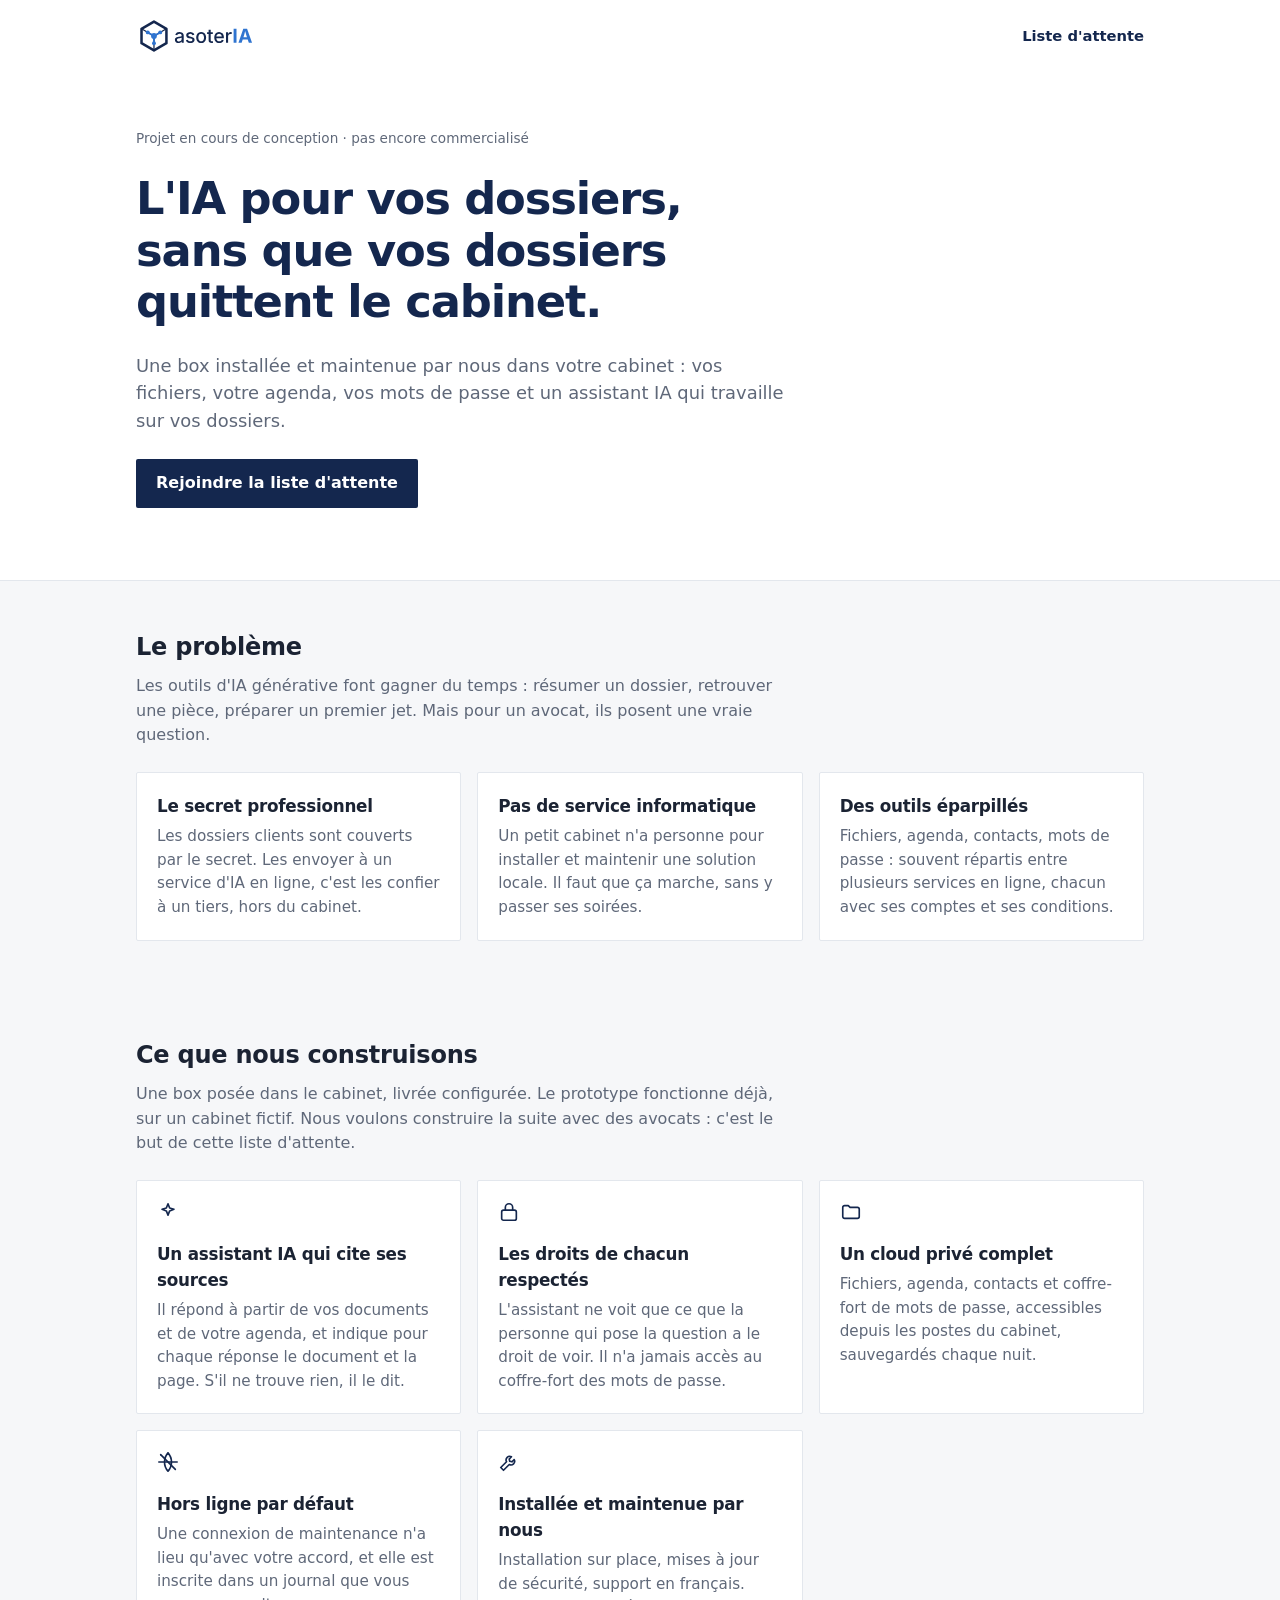
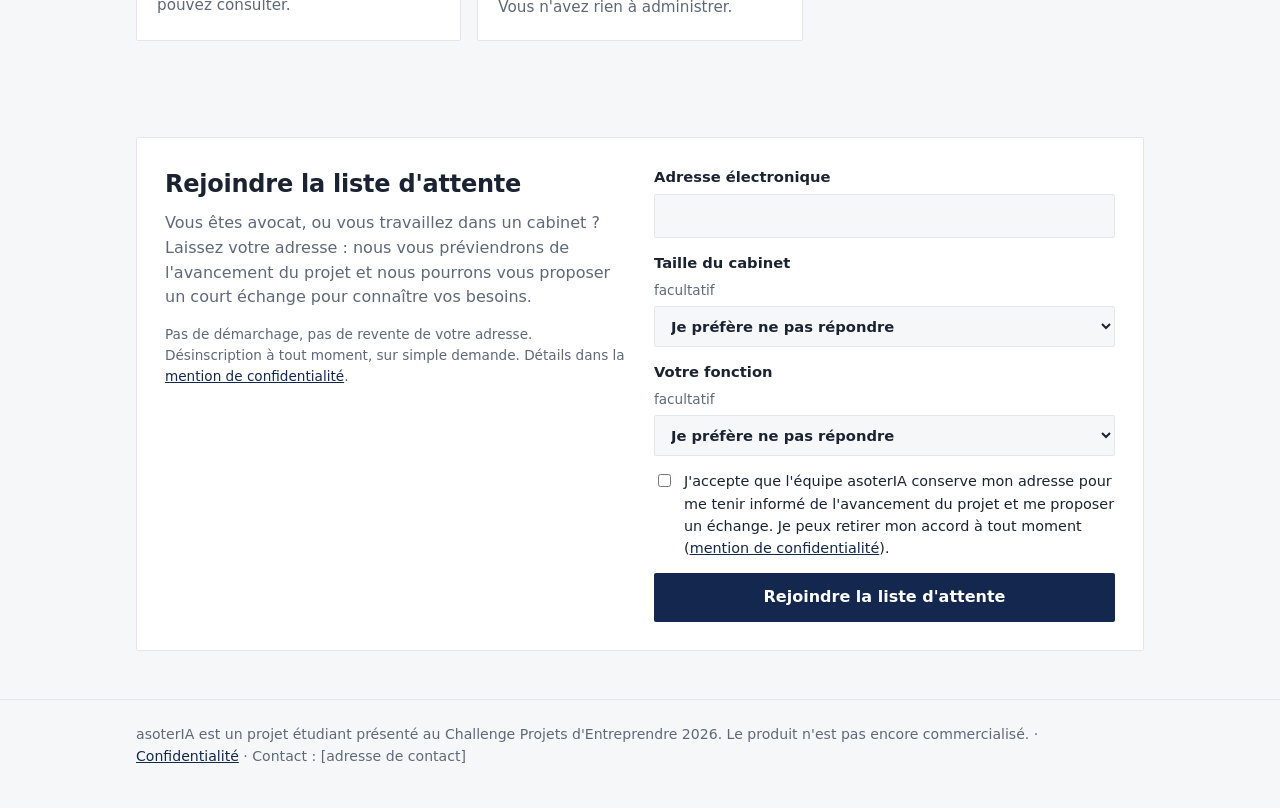
==== commit c9a0172f: "proto: accueil épuré, détails techniques sur une page État de santé Co-Authored-By: Claude Opus 5.5 " ====
--- a/prototype/interface/landing/index.html
+++ b/prototype/interface/landing/index.html
@@ -24,27 +24,27 @@
 .accroche{padding:56px 0 72px;display:grid;gap:24px}
 .accroche h1{font-size:clamp(1.8rem,4.5vw,2.8rem);line-height:1.15;margin:0;letter-spacing:-.025em;max-width:20ch;color:var(--accent)}
 .accroche p{font-size:1.12rem;max-width:58ch;margin:0;color:var(--doux)}
-.bouton{display:inline-flex;align-items:center;justify-content:center;gap:8px;font:inherit;font-weight:650;padding:12px 20px;border-radius:10px;border:0;cursor:pointer;text-decoration:none;background:var(--accent);color:var(--sur-accent)}
+.bouton{display:inline-flex;align-items:center;justify-content:center;gap:8px;font:inherit;font-weight:650;padding:12px 20px;border-radius:2px;border:0;cursor:pointer;text-decoration:none;background:var(--accent);color:var(--sur-accent)}
 .bouton.plein{background:var(--accent);color:var(--sur-accent)}
-.statut{justify-self:start;display:inline-block;font-size:.85rem;padding:4px 12px;border-radius:999px;border:1px solid var(--bord);color:var(--doux)}
+.statut{justify-self:start;display:inline-block;font-size:.85rem;color:var(--doux)}
 section{padding:48px 0}
 h2{font-size:1.5rem;margin:0 0 8px;letter-spacing:-.01em}
 .intro{color:var(--doux);margin:0 0 24px;max-width:65ch}
 .grille{display:grid;gap:16px;grid-template-columns:repeat(auto-fill,minmax(min(100%,300px),1fr))}
-.carte{background:var(--carte);border:1px solid var(--bord);border-radius:10px;padding:20px}
+.carte{background:var(--carte);border:1px solid var(--bord);border-radius:2px;padding:20px}
 .carte h3{margin:0 0 6px;font-size:1.05rem}
 .carte p{margin:0;color:var(--doux);font-size:.95rem}
-.icone{width:40px;height:40px;border-radius:10px;background:var(--accent-doux);color:var(--accent);display:grid;place-items:center;margin-bottom:12px}
-.liste{background:var(--carte);border:1px solid var(--bord);border-radius:12px;padding:28px;display:grid;gap:28px;grid-template-columns:repeat(auto-fit,minmax(min(100%,320px),1fr))}
+.icone{color:var(--accent);margin-bottom:10px}
+.liste{background:var(--carte);border:1px solid var(--bord);border-radius:2px;padding:28px;display:grid;gap:28px;grid-template-columns:repeat(auto-fit,minmax(min(100%,320px),1fr))}
 form{display:grid;gap:14px}
 label{display:grid;gap:5px;font-size:.92rem;font-weight:600}
 label .aide{font-weight:400;color:var(--doux);font-size:.85rem}
-input,select{font:inherit;padding:10px 12px;border-radius:9px;border:1px solid var(--bord);background:var(--fond);color:var(--texte);width:100%}
+input,select{font:inherit;padding:10px 12px;border-radius:2px;border:1px solid var(--bord);background:var(--fond);color:var(--texte);width:100%}
 input:focus,select:focus{outline:2px solid var(--bleu);outline-offset:1px}
 .consentement{display:flex;gap:10px;align-items:flex-start;font-weight:400;font-size:.9rem}
 .consentement input{width:auto;margin-top:4px;flex:none}
 .piege{position:absolute;left:-10000px;width:1px;height:1px;overflow:hidden}
-.message{padding:12px 14px;border-radius:10px;font-size:.95rem}
+.message{padding:12px 14px;border-radius:2px;font-size:.95rem}
 .message.ok{background:var(--ok-fond);color:var(--ok)}
 .message.ko{background:var(--ko-fond);color:var(--ko)}
 .petit{font-size:.85rem;color:var(--doux)}
